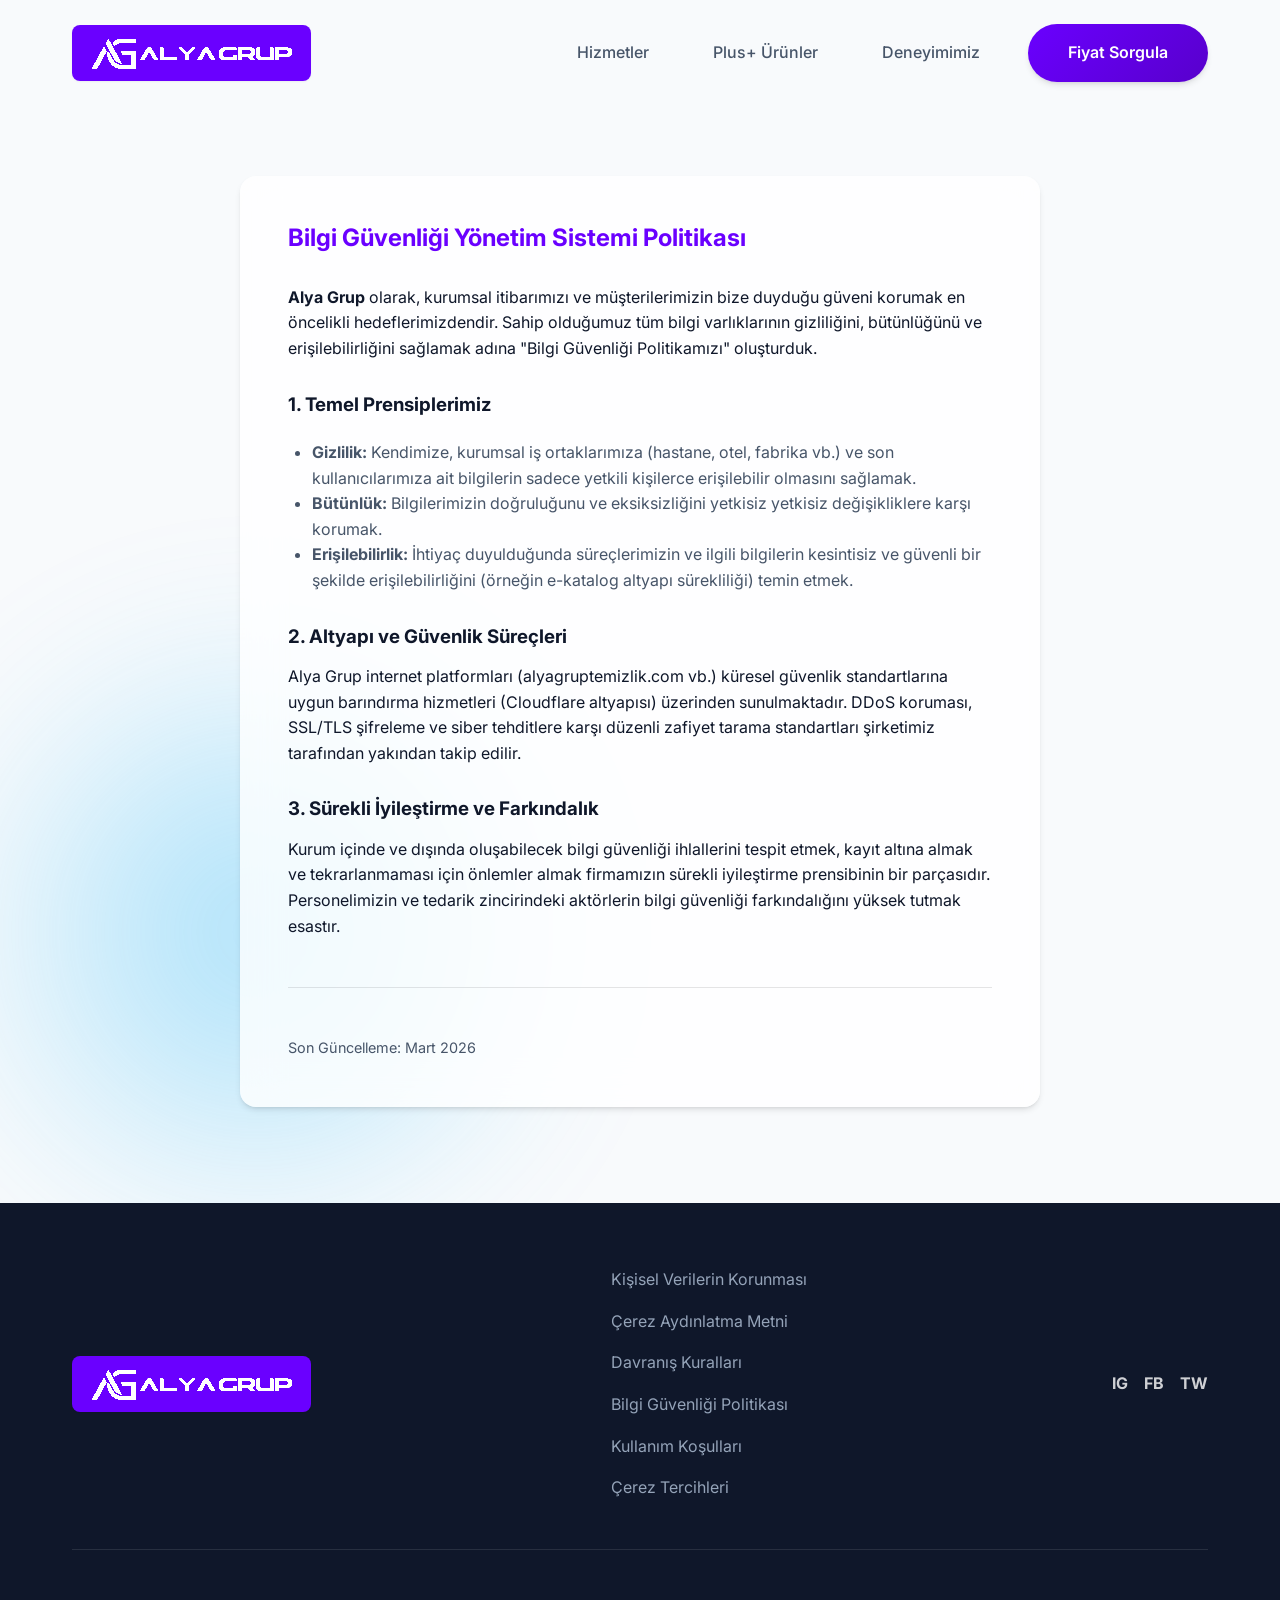
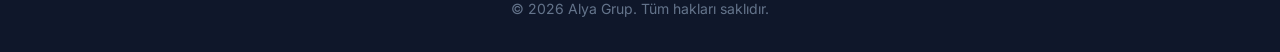
==== bilgi-guvenligi.html @ c6d1ac97 "feat: Footer menüsü Eczacıbaşı ızgara düzenine (grid) geçirildi ve yeni kurumsal sayfalar (Çerez, Bi" ====
<!DOCTYPE html>
<html lang="tr">
<head>
    <meta charset="UTF-8">
    <meta name="viewport" content="width=device-width, initial-scale=1.0">
    <title>Bilgi Güvenliği Politikası - Alya Grup</title>
    <meta name="description" content="Alya Grup Bilgi Güvenliği Politikası ve siber güvenlik standartları.">
    <!-- Google Fonts -->
    <link rel="preconnect" href="https://fonts.googleapis.com">
    <link rel="preconnect" href="https://fonts.gstatic.com" crossorigin>
    <link href="https://fonts.googleapis.com/css2?family=Inter:wght@300;400;500;600;700&display=swap" rel="stylesheet">
    <!-- Main Styles -->
    <link rel="stylesheet" href="style.css?v=3">
</head>
<body>
    <!-- SVG Filter for Logo Background Removal -->
    <svg style="width:0; height:0; position:absolute;" aria-hidden="true">
        <filter id="remove-white-bg">
            <feColorMatrix type="matrix" values="1 0 0 0 0  
                                                 0 1 0 0 0  
                                                 0 0 1 0 0  
                                                 -1 0 0 0 1" />
        </filter>
    </svg>

    <!-- Navigation -->
    <nav class="navbar" id="navbar">
        <div class="container nav-container">
            <a href="index.html" class="logo">
                <img src="New logo.png" alt="Alya Grup Logo" class="logo-img">
            </a>

            <button class="mobile-toggle" aria-label="Toggle navigation">
                <span class="bar"></span>
                <span class="bar"></span>
                <span class="bar"></span>
            </button>
            <ul class="nav-links">
                <li><a href="index.html#services">Hizmetler</a></li>
                <li><a href="index.html#products">Plus+ Ürünler</a></li>
                <li><a href="index.html#experience">Deneyimimiz</a></li>
                <li><a href="index.html#contact" class="btn btn-primary nav-btn">Fiyat Sorgula</a></li>
            </ul>
        </div>
    </nav>

    <!-- Page Content -->
    <section class="section-padding" style="margin-top: 5rem; min-height: 70vh;">
        <div class="bg-orb orb-2"></div>
        <div class="container" style="max-width: 800px; background: rgba(255,255,255,0.8); padding: 3rem; border-radius: var(--border-radius); box-shadow: var(--shadow-md); backdrop-filter: blur(20px);">
            <h1 class="text-primary mb-4" style="margin-bottom: 2rem;">Bilgi Güvenliği Yönetim Sistemi Politikası</h1>
            
            <p style="margin-bottom: 1.5rem;"><strong>Alya Grup</strong> olarak, kurumsal itibarımızı ve müşterilerimizin bize duyduğu güveni korumak en öncelikli hedeflerimizdendir. Sahip olduğumuz tüm bilgi varlıklarının gizliliğini, bütünlüğünü ve erişilebilirliğini sağlamak adına "Bilgi Güvenliği Politikamızı" oluşturduk.</p>

            <h3 style="margin: 2rem 0 1rem; color: var(--text-primary);">1. Temel Prensiplerimiz</h3>
            <p style="margin-bottom: 1.5rem;">
                <ul style="margin-left: 1.5rem; margin-bottom: 1.5rem; color: var(--text-secondary);">
                    <li><strong>Gizlilik:</strong> Kendimize, kurumsal iş ortaklarımıza (hastane, otel, fabrika vb.) ve son kullanıcılarımıza ait bilgilerin sadece yetkili kişilerce erişilebilir olmasını sağlamak.</li>
                    <li><strong>Bütünlük:</strong> Bilgilerimizin doğruluğunu ve eksiksizliğini yetkisiz yetkisiz değişikliklere karşı korumak.</li>
                    <li><strong>Erişilebilirlik:</strong> İhtiyaç duyulduğunda süreçlerimizin ve ilgili bilgilerin kesintisiz ve güvenli bir şekilde erişilebilirliğini (örneğin e-katalog altyapı sürekliliği) temin etmek.</li>
                </ul>
            </p>

            <h3 style="margin: 2rem 0 1rem; color: var(--text-primary);">2. Altyapı ve Güvenlik Süreçleri</h3>
            <p style="margin-bottom: 1.5rem;">Alya Grup internet platformları (alyagruptemizlik.com vb.) küresel güvenlik standartlarına uygun barındırma hizmetleri (Cloudflare altyapısı) üzerinden sunulmaktadır. DDoS koruması, SSL/TLS şifreleme ve siber tehditlere karşı düzenli zafiyet tarama standartları şirketimiz tarafından yakından takip edilir.</p>

            <h3 style="margin: 2rem 0 1rem; color: var(--text-primary);">3. Sürekli İyileştirme ve Farkındalık</h3>
            <p style="margin-bottom: 1.5rem;">Kurum içinde ve dışında oluşabilecek bilgi güvenliği ihlallerini tespit etmek, kayıt altına almak ve tekrarlanmaması için önlemler almak firmamızın sürekli iyileştirme prensibinin bir parçasıdır. Personelimizin ve tedarik zincirindeki aktörlerin bilgi güvenliği farkındalığını yüksek tutmak esastır.</p>

            <hr style="margin: 3rem 0; border: none; border-top: 1px solid rgba(0,0,0,0.1);">
            <p style="color: var(--text-secondary); font-size: 0.9rem;">Son Güncelleme: Mart 2026</p>
        </div>
    </section>

    <!-- Footer -->
    <footer class="footer">
        <div class="container">
            <div class="footer-content">
                <div class="footer-brand">
                    <a href="index.html" class="logo">
                        <img src="New logo.png" alt="Alya Grup Logo" class="logo-img">
                    </a>
                </div>
                <div class="footer-links" style="display: grid; grid-template-columns: repeat(auto-fit, minmax(200px, 1fr)); gap: 1rem 3rem; text-align: left;">
                    <a href="gizlilik-politikasi.html">Kişisel Verilerin Korunması</a>
                    <a href="cerez-politikasi.html">Çerez Aydınlatma Metni</a>
                    <a href="davranis-kurallari.html">Davranış Kuralları</a>
                    <a href="bilgi-guvenligi.html">Bilgi Güvenliği Politikası</a>
                    <a href="kullanim-kosullari.html">Kullanım Koşulları</a>
                    <a href="#" onclick="alert('Çerez tercihleri menüsü yakında eklenecektir.'); return false;">Çerez Tercihleri</a>
                </div>
                <div class="footer-social">
                    <a href="#" aria-label="Instagram">IG</a>
                    <a href="#" aria-label="Facebook">FB</a>
                    <a href="#" aria-label="Twitter">TW</a>
                </div>
            </div>
            <div class="footer-bottom text-center">
                <p>&copy; 2026 Alya Grup. Tüm hakları saklıdır.</p>
            </div>
        </div>
    </footer>

    <script src="script.js"></script>
</body>
</html>
---- style.css ----
/* Modern CSS Reset & Variables */
:root {
    /* Color Palette - Light Mode */
    --primary-color: #6A00FF;
    --primary-dark: #5800cc;
    --secondary-color: #f3e8ff;
    --accent-color: #7c3aed;
    --text-primary: #0f172a;
    --text-secondary: #475569;
    --bg-white: #ffffff;
    --bg-light: #f8fafc;
    --glass-bg: rgba(255, 255, 255, 0.85);
    --glass-border: rgba(106, 0, 255, 0.12);

    /* Typography */
    --font-heading: 'Inter', system-ui, -apple-system, sans-serif;
    --font-body: 'Inter', system-ui, -apple-system, sans-serif;

    /* Spacing & Layout */
    --container-padding: 2rem;
    --max-width: 1200px;
    --border-radius: 1rem;
    --border-radius-lg: 2rem;

    /* Shadows */
    --shadow-sm: 0 1px 2px 0 rgb(0 0 0 / 0.05);
    --shadow-md: 0 4px 6px -1px rgb(0 0 0 / 0.1), 0 2px 4px -2px rgb(0 0 0 / 0.1);
    --shadow-lg: 0 10px 15px -3px rgb(0 0 0 / 0.1), 0 4px 6px -4px rgb(0 0 0 / 0.1);
    --shadow-glow: 0 0 25px rgba(106, 0, 255, 0.25);

    /* Component Backgrounds Light */
    --product-bg: #ffffff;
    --input-bg: #ffffff;
    --input-border: #cbd5e1;
    --card-bg: rgba(255, 255, 255, 0.6);
    --hover-bg: #f3f4f6;
}


/* Global Reset */
*,
*::before,
*::after {
    box-sizing: border-box;
    margin: 0;
    padding: 0;
}

html {
    scroll-behavior: smooth;
}

body {
    font-family: var(--font-body);
    color: var(--text-primary);
    background-color: var(--bg-light);
    line-height: 1.6;
    overflow-x: hidden;
}

img {
    max-width: 100%;
    height: auto;
    display: block;
}

button {
    cursor: pointer;
    font-family: inherit;
}

/* Typography Utilities */
h1,
h2,
h3,
h4,
h5,
h6 {
    font-family: var(--font-heading);
    font-weight: 700;
    line-height: 1.2;
    color: var(--text-primary);
}

.container {
    width: 100%;
    max-width: var(--max-width);
    margin: 0 auto;
    padding: 0 var(--container-padding);
    position: relative;
    z-index: 1;
}

/* Utility Classes */
.text-center {
    text-align: center;
}

.text-primary {
    color: var(--primary-color);
}

.text-highlight {
    color: var(--accent-color);
    position: relative;
    display: inline-block;
}

.bg-white {
    background-color: rgba(255, 255, 255, 0.2);
}

.section-padding {
    padding: 6rem 0;
    position: relative;
    overflow-x: hidden;
}

/* Background floating orbs for sections */
.bg-orb {
    position: absolute;
    width: 60vw;
    height: 60vw;
    min-width: 500px;
    min-height: 500px;
    border-radius: 50%;
    filter: blur(80px);
    opacity: 0.45;
    z-index: 0;
    pointer-events: none;
    animation: orb-drift 20s infinite alternate ease-in-out;
}

.orb-1 {
    top: -10%;
    right: -10%;
    background: radial-gradient(circle, var(--accent-color) 0%, transparent 60%);
    animation-duration: 25s;
}

.orb-2 {
    bottom: -10%;
    left: -10%;
    background: radial-gradient(circle, #38bdf8 0%, transparent 60%);
    animation-duration: 20s;
    animation-delay: -5s;
}

.orb-3 {
    top: 50%;
    left: 50%;
    transform: translate(-50%, -50%);
    background: radial-gradient(circle, var(--primary-color) 0%, transparent 60%);
    animation-duration: 30s;
}

.orb-4 {
    top: 0;
    left: -10%;
    background: radial-gradient(circle, #818cf8 0%, transparent 60%);
    animation-duration: 22s;
    animation-delay: -10s;
}

@keyframes orb-drift {
    0% { transform: translate(0, 0) scale(1) rotate(0deg); }
    100% { transform: translate(3vw, 3vh) scale(1.1) rotate(10deg); }
}

/* Buttons */
.btn {
    display: inline-block;
    padding: 1rem 2.5rem;
    border-radius: 9999px;
    font-weight: 600;
    text-decoration: none;
    transition: all 0.3s ease;
    border: none;
    font-size: 1rem;
    cursor: pointer;
}

.btn-primary {
    background: linear-gradient(135deg, var(--primary-color), var(--primary-dark));
    color: white;
    box-shadow: var(--shadow-md);
}

.btn-primary:hover {
    transform: translateY(-2px);
    box-shadow: var(--shadow-lg), var(--shadow-glow);
}

.btn-secondary {
    background-color: var(--card-bg);
    color: var(--primary-dark);
    border: 2px solid transparent;
    /* Keeps sizing consistent */
    backdrop-filter: blur(5px);
}

.btn-secondary:hover {
    background-color: var(--hover-bg);
    transform: translateY(-2px);
    box-shadow: var(--shadow-md);
}

.full-width {
    width: 100%;
}

/* Navbar */
.navbar {
    position: fixed;
    top: 0;
    left: 0;
    width: 100%;
    z-index: 1000;
    transition: all 0.3s ease;
    padding: 1.5rem 0;
    background-color: transparent;
}

.navbar.scrolled {
    background-color: var(--glass-bg);
    backdrop-filter: blur(10px);
    box-shadow: var(--shadow-sm);
    padding: 1rem 0;
}

.nav-container {
    display: flex;
    justify-content: space-between;
    align-items: center;
}

.logo {
    display: flex;
    align-items: center;
    gap: 0.5rem;
    text-decoration: none;
    transition: opacity 0.3s ease;
}

.logo-img {
    height: 40px;
    width: auto;
}

.logo:hover {
    opacity: 0.8;
}

.nav-links {
    display: flex;
    gap: 2rem;
    list-style: none;
    align-items: center;
}

.nav-links a:not(.btn) {
    text-decoration: none;
    color: var(--text-secondary);
    font-weight: 500;
    transition: all 0.2s ease;
    padding: 0.5rem 1rem;
    /* Add padding for hover background */
    border-radius: 0.5rem;
    /* Rounded corners */
}

.nav-links a:not(.btn):hover {
    color: var(--primary-color);
    background-color: var(--hover-bg);
    /* Apply the hover background */
}


/* Mobile Nav Toggle */
.mobile-toggle {
    display: none;
    flex-direction: column;
    gap: 6px;
    background: none;
    border: none;
    padding: 0.5rem;
}

.bar {
    width: 25px;
    height: 3px;
    background-color: var(--text-primary);
    transition: 0.3s;
    border-radius: 3px;
}

/* Hero Section & Mesh Animation */
.hero {
    position: relative;
    min-height: 100vh;
    display: flex;
    align-items: center;
    justify-content: center;
    padding: 8rem 0 4rem;
    overflow-x: hidden;
    background-color: transparent; /* Changed to blend with subsequent sections */
}

/* Base container for the mesh */
.mesh-bg {
    position: absolute;
    top: 0;
    left: 0;
    width: 100%;
    height: 100%;
    overflow: visible; /* Let the blobs softly bleed into the next section */
    z-index: 0;
    -webkit-mask-image: linear-gradient(to bottom, black 70%, transparent 100%);
    mask-image: linear-gradient(to bottom, black 70%, transparent 100%);
}

/* Glass effect to blend the blobs */
.mesh-glass {
    position: absolute;
    top: 0;
    left: 0;
    width: 100%;
    height: 100%;
    backdrop-filter: blur(80px); /* Heavy blur creates the aurora effect */
    -webkit-backdrop-filter: blur(80px);
    background: rgba(255, 255, 255, 0.4); /* Light mist over the blobs */
    z-index: 2;
}

/* Individual Blobs */
.mesh-blob {
    position: absolute;
    border-radius: 50%;
    filter: blur(40px);
    opacity: 0.9;
    animation: float 12s infinite ease-in-out alternate;
    z-index: 1;
}

.mesh-blob-1 {
    top: -10%;
    left: -10%;
    width: 50vw;
    height: 50vw;
    background: radial-gradient(circle, var(--accent-color) 0%, transparent 60%);
    animation-duration: 15s;
}

.mesh-blob-2 {
    bottom: -20%;
    right: -10%;
    width: 60vw;
    height: 60vw;
    background: radial-gradient(circle, var(--primary-color) 0%, transparent 60%);
    animation-duration: 22s;
    animation-delay: -5s;
}

.mesh-blob-3 {
    top: 30%;
    left: 20%;
    width: 45vw;
    height: 50vw;
    background: radial-gradient(circle, #818cf8 0%, transparent 60%); /* Soft indigo contrast */
    animation-duration: 18s;
    animation-delay: -10s;
}

@keyframes float {
    0% {
        transform: translate(0, 0) scale(1) rotate(0deg);
    }
    33% {
        transform: translate(5vw, -5vh) scale(1.1) rotate(45deg);
    }
    66% {
        transform: translate(-3vw, 5vh) scale(0.9) rotate(-45deg);
    }
    100% {
        transform: translate(0, 0) scale(1) rotate(0deg);
    }
}

.hero-content {
    text-align: center;
    max-width: 800px;
    z-index: 1;
}

.hero-title {
    font-size: clamp(2.5rem, 5vw, 4rem);
    margin-bottom: 1.5rem;
    letter-spacing: -1px;
    line-height: 1.1;
}

.hero-subtitle {
    font-size: clamp(1.1rem, 2vw, 1.25rem);
    color: var(--text-secondary);
    margin-bottom: 2.5rem;
    max-width: 600px;
    margin-left: auto;
    margin-right: auto;
}

.hero-btns {
    display: flex;
    justify-content: center;
    gap: 1rem;
    margin-bottom: 3rem;
}

.trust-badges {
    display: flex;
    justify-content: center;
    gap: 2rem;
    flex-wrap: wrap;
}

.badge {
    display: flex;
    align-items: center;
    gap: 0.5rem;
    color: var(--text-secondary);
    font-weight: 500;
    background: var(--card-bg);
    padding: 0.5rem 1rem;
    border-radius: 2rem;
    box-shadow: 0 4px 6px -4px rgba(0, 0, 0, 0.1);
}

.badge-link {
    text-decoration: none;
    cursor: pointer;
    transition: all 0.25s ease;
    border: 1px solid transparent;
}

.badge-link:hover {
    color: var(--accent-color);
    border-color: var(--accent-color);
    transform: translateY(-2px);
    box-shadow: 0 6px 16px -4px rgba(168, 85, 247, 0.35);
}

/* Services */
.section-header {
    margin-bottom: 4rem;
}

.section-title {
    font-size: 2.5rem;
    margin-bottom: 1rem;
    position: relative;
    display: inline-block;
}

.section-header p {
    color: var(--text-secondary);
    font-size: 1.1rem;
}

.services-grid {
    display: grid;
    grid-template-columns: repeat(auto-fit, minmax(280px, 1fr));
    gap: 2rem;
}

.service-card {
    background: var(--bg-white);
    padding: 2.5rem;
    border-radius: var(--border-radius);
    box-shadow: var(--shadow-sm);
    transition: all 0.3s ease;
    border: 1px solid rgba(0, 0, 0, 0.03);
    position: relative;
    overflow: hidden;
}

.service-card:hover {
    transform: translateY(-8px) scale(1.02);
    box-shadow: var(--shadow-lg);
    border-color: rgba(14, 165, 233, 0.2);
}

.card-icon {
    font-size: 3rem;
    margin-bottom: 1.5rem;
    background: var(--secondary-color);
    width: 80px;
    height: 80px;
    display: flex;
    align-items: center;
    justify-content: center;
    border-radius: 50%;
    margin-left: auto;
    margin-right: auto;
    /* Center icon */
}

.service-card h3 {
    margin-bottom: 1rem;
    text-align: center;
}

.service-card p {
    color: var(--text-secondary);
    text-align: center;
}

/* About Section */
.about-grid {
    display: grid;
    grid-template-columns: 1fr 1fr;
    gap: 4rem;
    align-items: center;
}

.about-image {
    position: relative;
}

.image-placeholder {
    width: 100%;
    height: 400px;
    background-image: url('https://images.unsplash.com/photo-1527513123882-b20f7a57a5P6?q=80&w=2070&auto=format&fit=crop');
    background-size: cover;
    background-position: center;
    border-radius: var(--border-radius-lg);
    box-shadow: var(--shadow-lg);
}

.feature-list {
    list-style: none;
    margin: 2rem 0;
}

.feature-list li {
    margin-bottom: 1rem;
    font-size: 1.1rem;
    display: flex;
    align-items: flex-start;
    gap: 0.75rem;
}

/* Reviews */
.reviews-grid {
    display: grid;
    grid-template-columns: repeat(auto-fit, minmax(300px, 1fr));
    gap: 2rem;
}

.review-card {
    background: var(--bg-light);
    padding: 2rem;
    border-radius: var(--border-radius);
    border: 1px solid rgba(0, 0, 0, 0.05);
}

.stars {
    margin-bottom: 1rem;
    font-size: 1.2rem;
}

.review-text {
    font-style: italic;
    color: var(--text-secondary);
    margin-bottom: 1.5rem;
}

.reviewer {
    display: flex;
    align-items: center;
    gap: 1rem;
}

.reviewer-avatar {
    width: 48px;
    height: 48px;
    background: linear-gradient(135deg, var(--primary-color), var(--accent-color));
    color: white;
    border-radius: 50%;
    display: flex;
    align-items: center;
    justify-content: center;
    font-weight: 700;
    font-size: 1.25rem;
}

.reviewer-info h4 {
    font-size: 1rem;
    margin-bottom: 0.2rem;
}

.reviewer-info span {
    font-size: 0.875rem;
    color: var(--text-secondary);
}

/* Contact */
.contact-section {
    background: linear-gradient(180deg, var(--bg-light) 0%, var(--secondary-color) 100%);
}

.contact-wrapper {
    display: grid;
    grid-template-columns: 1fr 1fr;
    gap: 4rem;
    background: var(--bg-white);
    padding: 4rem;
    border-radius: var(--border-radius-lg);
    box-shadow: var(--shadow-lg);
}

.contact-info {
    padding-right: 2rem;
}

.contact-details {
    margin-top: 3rem;
}

.contact-item {
    display: flex;
    align-items: center;
    gap: 1rem;
    margin-bottom: 1.5rem;
}

.contact-item .icon {
    width: 40px;
    height: 40px;
    background: var(--secondary-color);
    border-radius: 50%;
    display: flex;
    align-items: center;
    justify-content: center;
    color: var(--primary-color);
}

.booking-form {
    display: flex;
    flex-direction: column;
    gap: 1.5rem;
}

.form-group label {
    display: block;
    margin-bottom: 0.5rem;
    font-weight: 500;
    color: var(--text-primary);
}

.form-group input,
.form-group select,
.form-group textarea {
    width: 100%;
    padding: 0.875rem 1rem;
    border: 1px solid var(--input-border);
    border-radius: 0.5rem;
    background-color: var(--input-bg);
    color: var(--text-primary);
    font-size: 1rem;
    font-family: inherit;
    transition: all 0.2s;
}

.form-group input:focus,
.form-group select:focus,
.form-group textarea:focus {
    outline: none;
    border-color: var(--primary-color);
    box-shadow: 0 0 0 3px rgba(106, 0, 255, 0.1);
}

/* Footer */
.footer {
    background-color: var(--text-primary);
    color: white;
    padding: 4rem 0 2rem;
}

.footer-content {
    display: flex;
    justify-content: space-between;
    align-items: center;
    margin-bottom: 3rem;
    border-bottom: 1px solid rgba(255, 255, 255, 0.1);
    padding-bottom: 3rem;
}

.footer-brand {
    font-size: 1.5rem;
    font-weight: 700;
    display: flex;
    align-items: center;
    gap: 0.5rem;
}

.footer-links {
    display: flex;
    gap: 2rem;
}

.footer-links a {
    color: #94a3b8;
    text-decoration: none;
    transition: color 0.2s;
}

.footer-links a:hover {
    color: white;
}

.footer-social {
    display: flex;
    gap: 1rem;
}

.footer-social a {
    color: white;
    font-weight: 700;
    text-decoration: none;
    opacity: 0.8;
}

.footer-social a:hover {
    opacity: 1;
}


.footer-bottom p {
    color: #64748b;
    font-size: 0.875rem;
}

/* Responsive */
@media (max-width: 900px) {
    .contact-wrapper {
        grid-template-columns: 1fr;
        padding: 2rem;
    }

    .about-grid {
        grid-template-columns: 1fr;
    }

    .hero-title {
        font-size: 3rem;
    }
}

@media (max-width: 768px) {
    .mobile-toggle {
        display: flex;
        z-index: 1001;
        /* Above nav links */
    }

    .mobile-toggle.active .bar:nth-child(1) {
        transform: rotate(45deg) translate(8px, 6px);
    }

    .mobile-toggle.active .bar:nth-child(2) {
        opacity: 0;
    }

    .mobile-toggle.active .bar:nth-child(3) {
        transform: rotate(-45deg) translate(7px, -5px);
    }

    .nav-links {
        position: fixed;
        top: 0;
        right: 0;
        height: 100vh;
        width: 70%;
        max-width: 300px;
        background: white;
        flex-direction: column;
        justify-content: center;
        padding: 2rem;
        box-shadow: -5px 0 15px rgba(0, 0, 0, 0.1);
        transform: translateX(100%);
        transition: transform 0.3s cubic-bezier(0.4, 0, 0.2, 1);
    }

    .nav-links.active {
        transform: translateX(0);
    }

    .footer-content {
        flex-direction: column;
        gap: 2rem;
        text-align: center;
    }

    .hero-btns {
        flex-direction: column;
    }

    .hero-btns .btn {
        width: 100%;
        text-align: center;
    }

    .btn-success {
        width: fit-content !important;
    }
}

/* Animations */
.hidden {
    opacity: 0;
    transform: translateY(30px);
    transition: all 0.8s ease-out;
    transition-delay: var(--delay, 0s);
}

.revealed {
    opacity: 1;
    transform: translateY(0);
}

.success {
    background-color: #22c55e !important;
    /* Green for success */
    border-color: #22c55e !important;
}

/* Products Section */
.products-section {
    background-color: transparent; /* Changed from var(--bg-light) to let the orbs flow */
}

.products-grid {
    display: grid;
    grid-template-columns: repeat(auto-fit, minmax(300px, 1fr));
    gap: 2.5rem;
}

.product-card {
    background: var(--bg-white);
    border-radius: var(--border-radius);
    overflow: hidden;
    box-shadow: var(--shadow-sm);
    transition: all 0.3s ease;
    border: 1px solid rgba(0, 0, 0, 0.05);
    display: flex;
    flex-direction: column;
}

.product-card:hover {
    transform: translateY(-8px) scale(1.02);
    box-shadow: var(--shadow-lg);
}

.product-img {
    width: 100%;
    height: 300px;
    object-fit: contain;
    background-color: var(--product-bg);
    padding: 2rem;
    border-bottom: 1px solid rgba(0, 0, 0, 0.03);
}

.product-info {
    padding: 1.5rem;
    text-align: center;
}

.product-info h3 {
    margin-bottom: 0.5rem;
    color: var(--primary-dark);
}

.product-info p {
    color: var(--text-secondary);
    font-size: 0.95rem;
}

/* Experience Section */
.experience-section {
    background: linear-gradient(135deg, var(--bg-white) 0%, var(--secondary-color) 100%);
    overflow: hidden;
}

.experience-grid {
    display: grid;
    grid-template-columns: 1fr 1fr;
    gap: 4rem;
    align-items: center;
}

.experience-content {
    padding-right: 2rem;
}

.experience-subtitle {
    font-size: 1.5rem;
    color: var(--primary-color);
    margin-bottom: 1.5rem;
    font-weight: 600;
}

.experience-content p {
    margin-bottom: 1.5rem;
    color: var(--text-secondary);
    font-size: 1.1rem;
    line-height: 1.8;
}

.experience-stats {
    display: flex;
    gap: 3rem;
    margin-top: 3rem;
}

.stat-item {
    display: flex;
    flex-direction: column;
    align-items: center;
    text-align: center;
}

.stat-number {
    font-size: 2.5rem;
    font-weight: 800;
    color: var(--primary-dark);
    line-height: 1;
    margin-bottom: 0.5rem;
}

.stat-label {
    font-size: 0.9rem;
    color: var(--text-secondary);
    text-transform: uppercase;
    letter-spacing: 1px;
    font-weight: 600;
}

.experience-image .image-wrapper {
    position: relative;
    border-radius: var(--border-radius-lg);
    overflow: hidden;
    box-shadow: var(--shadow-lg);
    transform: rotate(2deg);
    transition: transform 0.3s ease;
    border: 2px solid white;
}

.experience-image .image-wrapper:hover {
    transform: rotate(0);
}

.experience-image img {
    width: 100%;
    height: auto;
    display: block;
}

@media (max-width: 900px) {
    .experience-grid {
        grid-template-columns: 1fr;
        gap: 3rem;
    }

    .experience-content {
        padding-right: 0;
        text-align: center;
    }

    .experience-stats {
        justify-content: center;
    }

    .experience-image .image-wrapper {
        transform: rotate(0);
        max-width: 600px;
        margin: 0 auto;
    }
}

/* Logo Badge Style */
.logo {
    background-color: var(--primary-color);
    padding: 0.5rem 1rem;
    border-radius: 0.5rem;
    box-shadow: var(--shadow-sm);
    transition: all 0.3s ease;
}

.logo:hover {
    transform: translateY(-2px);
    box-shadow: var(--shadow-glow);
    opacity: 1;
}

.logo-img {
    height: 40px;
    width: auto;
    object-fit: contain;

    /* Universal Badge Strategy (Source: White BG / Black Text):
       1. grayscale(1) contrast(100): Force Pure White BG / Pure Black Text.
       2. invert(1): Swap to Pure Black BG / Pure White Text.
       3. mix-blend-mode: screen: Black BG becomes Transparent.
       Result: White Text on Violet Container.
    */
    filter: grayscale(1) contrast(100) invert(1);
    mix-blend-mode: screen;
}
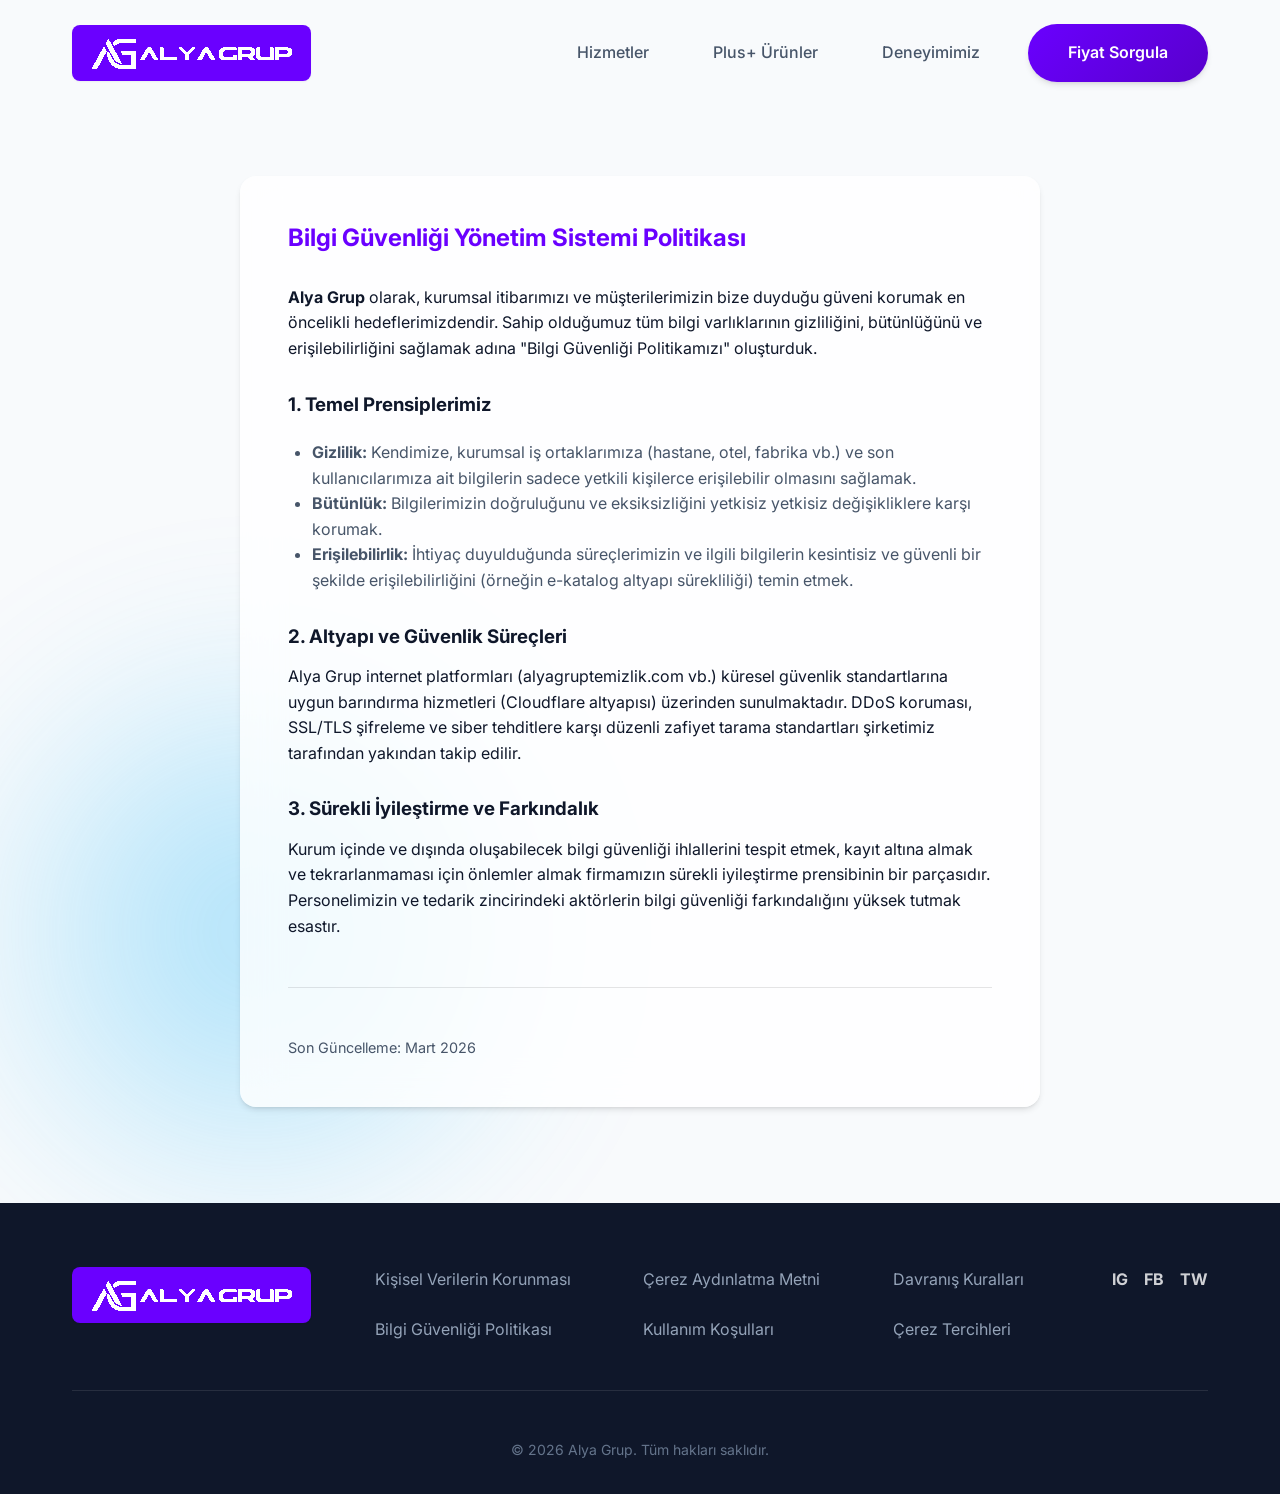
==== commit 4ac235a4: "style: Footer menüsü daha yaygın ve gerçek bir Grid (yan yana ve alt alta) formatına sokuldu" ====
--- a/bilgi-guvenligi.html
+++ b/bilgi-guvenligi.html
@@ -81,7 +81,7 @@
                         <img src="New logo.png" alt="Alya Grup Logo" class="logo-img">
                     </a>
                 </div>
-                <div class="footer-links" style="display: grid; grid-template-columns: repeat(auto-fit, minmax(200px, 1fr)); gap: 1rem 3rem; text-align: left;">
+                <div class="footer-links">
                     <a href="gizlilik-politikasi.html">Kişisel Verilerin Korunması</a>
                     <a href="cerez-politikasi.html">Çerez Aydınlatma Metni</a>
                     <a href="davranis-kurallari.html">Davranış Kuralları</a>
--- a/style.css
+++ b/style.css
@@ -688,7 +688,8 @@
 .footer-content {
     display: flex;
     justify-content: space-between;
-    align-items: center;
+    align-items: flex-start;
+    flex-wrap: wrap;
     margin-bottom: 3rem;
     border-bottom: 1px solid rgba(255, 255, 255, 0.1);
     padding-bottom: 3rem;
@@ -703,8 +704,20 @@
 }
 
 .footer-links {
-    display: flex;
-    gap: 2rem;
+    display: grid;
+    grid-template-columns: repeat(3, auto);
+    row-gap: 1.5rem;
+    column-gap: 3rem;
+    flex-grow: 1;
+    margin: 0 4rem;
+    text-align: left;
+}
+
+@media (max-width: 992px) {
+    .footer-links {
+        grid-template-columns: repeat(2, 1fr);
+        margin: 0 2rem;
+    }
 }
 
 .footer-links a {
